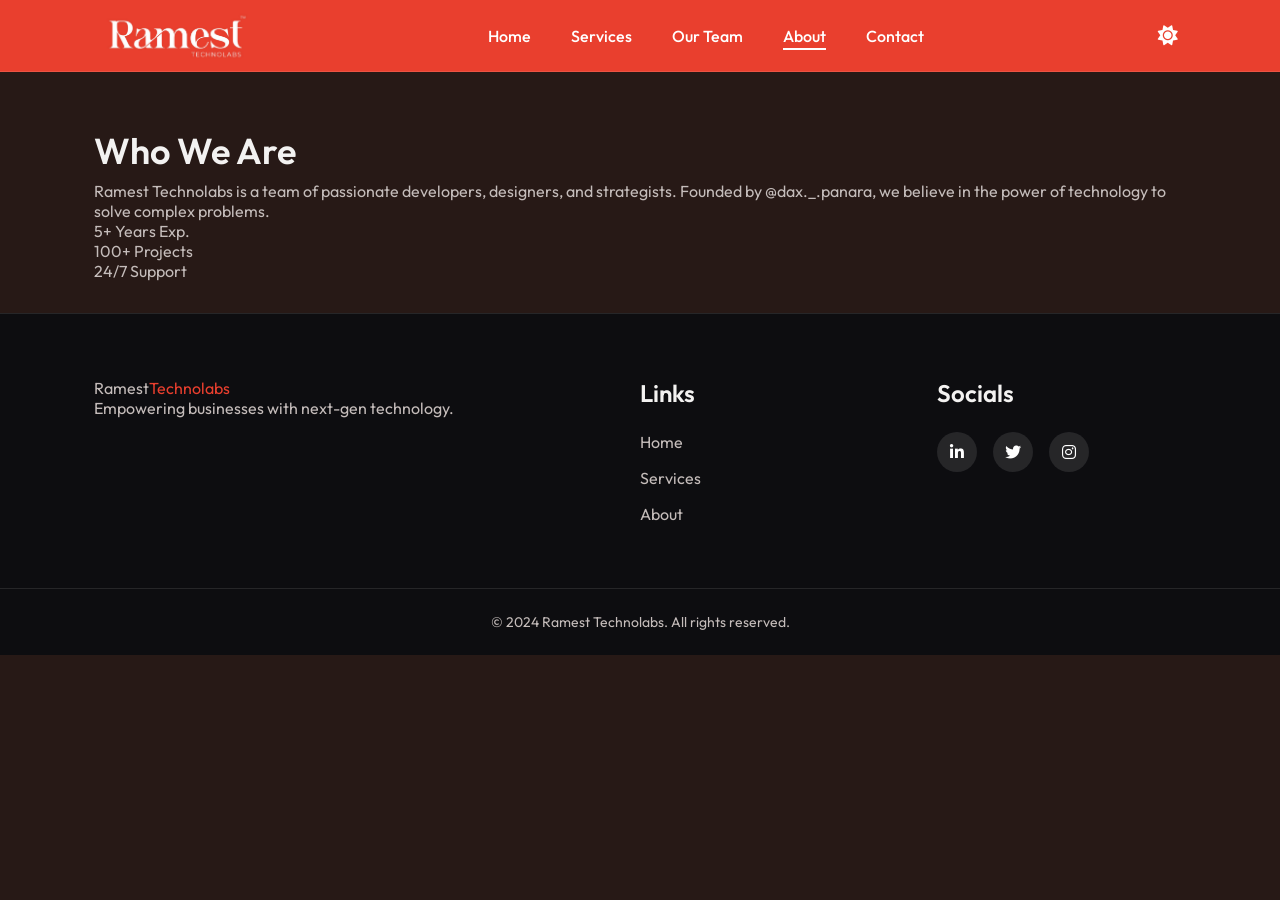
==== about.html @ 776fd915 "website" ====
<!DOCTYPE html>
<html lang="en" data-theme="dark">
<head>
    <meta charset="UTF-8">
    <meta name="viewport" content="width=device-width, initial-scale=1.0">
    <title>About Us | Ramest Technolabs</title>
    <meta name="description" content="Learn more about Ramest Technolabs and our mission.">
    
    <link rel="preconnect" href="https://fonts.googleapis.com">
    <link rel="preconnect" href="https://fonts.gstatic.com" crossorigin>
    <link href="https://fonts.googleapis.com/css2?family=Outfit:wght@300;400;500;600;700&display=swap" rel="stylesheet">
    <link rel="stylesheet" href="styles/style.css">
    <link rel="stylesheet" href="https://cdnjs.cloudflare.com/ajax/libs/font-awesome/6.4.0/css/all.min.css">
</head>
<body>

    <header class="header" id="header">
        <div class="container nav-container">
            <a href="index.html" class="logo">
                <img src="assets/logo_final.png" alt="Ramest Technolabs Logo" class="logo-img">
            </a>
            
            <nav class="nav-menu" id="nav-menu">
                <ul class="nav-list">
                    <li class="nav-item"><a href="index.html" class="nav-link">Home</a></li>
                    <li class="nav-item"><a href="services.html" class="nav-link">Services</a></li>
                    <li class="nav-item"><a href="team.html" class="nav-link">Our Team</a></li>
                    <li class="nav-item"><a href="about.html" class="nav-link active">About</a></li>
                    <li class="nav-item"><a href="contact.html" class="nav-link">Contact</a></li>
                </ul>
                <div class="nav-close" id="nav-close">
                   <i class="fa-solid fa-xmark"></i>
                </div>
            </nav>

            <div class="nav-btns">
                <button class="theme-toggle" id="theme-toggle" aria-label="Toggle Theme">
                   <i class="fa-solid fa-sun" id="theme-icon"></i>
                </button>
                <div class="nav-toggle" id="nav-toggle">
                    <i class="fa-solid fa-bars"></i>
                </div>
            </div>
        </div>
    </header>

    <main class="main">
        <!-- ABOUT SECTION -->
        <section class="about section" id="about" style="padding-top: 8rem;">
            <div class="container about-container">
                <div class="about-image">
                    <div class="img-box">
                         <!-- Abstract representation -->
                         <div class="abstract-shape"></div>
                    </div>
                </div>
                <div class="about-content">
                    <h2 class="section-title">Who We Are</h2>
                    <p class="about-text">
                        Ramest Technolabs is a team of passionate developers, designers, and strategists. Founded by @dax._.panara, we believe in the power of technology to solve complex problems.
                    </p>
                    <div class="about-stats">
                        <div class="stat-item">
                            <span class="stat-number">5+</span>
                            <span class="stat-Label">Years Exp.</span>
                        </div>
                        <div class="stat-item">
                            <span class="stat-number">100+</span>
                            <span class="stat-Label">Projects</span>
                        </div>
                        <div class="stat-item">
                            <span class="stat-number">24/7</span>
                            <span class="stat-Label">Support</span>
                        </div>
                    </div>
                </div>
            </div>
        </section>
    </main>

    <footer class="footer">
        <div class="container footer-container">
            <div class="footer-col">
                <a href="index.html" class="logo footer-logo">Ramest <span class="highlight">Technolabs</span></a>
                <p class="footer-text">Empowering businesses with next-gen technology.</p>
            </div>
            <div class="footer-col">
                <h3 class="footer-title">Links</h3>
                <ul class="footer-links">
                    <li><a href="index.html">Home</a></li>
                    <li><a href="services.html">Services</a></li>
                    <li><a href="about.html">About</a></li>
                </ul>
            </div>
            <div class="footer-col">
                <h3 class="footer-title">Socials</h3>
                <div class="social-links">
                    <a href="#"><i class="fa-brands fa-linkedin-in"></i></a>
                    <a href="#"><i class="fa-brands fa-twitter"></i></a>
                    <a href="#"><i class="fa-brands fa-instagram"></i></a>
                </div>
            </div>
        </div>
        <div class="footer-bottom">
            <p>&copy; 2024 Ramest Technolabs. All rights reserved.</p>
        </div>
    </footer>

    <script src="scripts/main.js"></script>
</body>
</html>
---- styles/style.css ----
/* ==================== VARIABLES ==================== */
:root {
    /* Colors - Light Mode (Default but overriden by script if dark preferred) */
    --hue: 9;
    /* Approx hue for #E93F2E */
    --sat: 83%;
    --lig: 55%;

    --first-color: #E93F2E;
    /* User defined brand color */
    --first-color-alt: #d03223;
    /* Slightly darker for hover */
    --first-color-light: #fdeceb;
    /* Very light version */
    --title-color: hsl(var(--hue), 8%, 15%);
    --text-color: hsl(var(--hue), 8%, 45%);
    --text-color-light: hsl(var(--hue), 8%, 65%);
    --body-color: hsl(var(--hue), 60%, 99%);
    --container-color: #fff;
    --border-color: rgba(0, 0, 0, 0.1);

    /* Glassmorphism */
    --glass-bg: rgba(255, 255, 255, 0.7);
    --glass-border: rgba(255, 255, 255, 0.5);

    /* Gradients */
    --gradient-text: linear-gradient(90deg, var(--first-color), #ff0080);

    /* Typography */
    --body-font: 'Outfit', sans-serif;
    --h1-font-size: 3.5rem;
    --h2-font-size: 2.25rem;
    --h3-font-size: 1.5rem;
    --normal-font-size: 1rem;
    --small-font-size: 0.875rem;

    /* Spacing */
    --header-height: 4.5rem;
}

/* ==================== DARK THEME ==================== */
[data-theme="dark"] {
    --first-color: #E93F2E;
    --first-color-alt: #E93F2E;
    --title-color: hsl(var(--hue), 8%, 95%);
    --text-color: hsl(var(--hue), 8%, 75%);
    --body-color: hsl(var(--hue), 28%, 12%);
    --container-color: hsl(var(--hue), 29%, 16%);
    --border-color: rgba(255, 255, 255, 0.1);

    --glass-bg: rgba(25, 25, 45, 0.6);
    --glass-border: rgba(255, 255, 255, 0.1);
}

/* ==================== BASE ==================== */
* {
    box-sizing: border-box;
    padding: 0;
    margin: 0;
}

html {
    scroll-behavior: smooth;
}

body {
    font-family: var(--body-font);
    font-size: var(--normal-font-size);
    background-color: var(--body-color);
    color: var(--text-color);
    transition: .4s;
    /* Smooth theme transition */
}

h1,
h2,
h3 {
    color: var(--title-color);
    font-weight: 600;
}

ul {
    list-style: none;
}

a {
    text-decoration: none;
    color: inherit;
}

button {
    cursor: pointer;
    border: none;
    background: none;
}

img {
    max-width: 100%;
    height: auto;
}

/* ==================== UTILITY CLASSESS ==================== */
.container {
    max-width: 1140px;
    margin-inline: auto;
    padding-inline: 1.5rem;
}

.section {
    padding-block: 5rem 2rem;
}

.section-header {
    text-align: center;
    margin-bottom: 4rem;
}

.section-title {
    font-size: var(--h2-font-size);
    margin-bottom: 0.5rem;
}

.section-subtitle {
    display: block;
    font-size: var(--small-font-size);
    color: var(--first-color);
    font-weight: 500;
    text-transform: uppercase;
    letter-spacing: 1px;
}

.highlight {
    color: var(--first-color);
}

.gradient-text {
    background: var(--gradient-text);
    -webkit-background-clip: text;
    background-clip: text;
    color: transparent;
}

/* ==================== HEADER ==================== */
.header {
    position: fixed;
    top: 0;
    left: 0;
    width: 100%;
    background-color: #E93F2E;
    /* User requested color */
    z-index: 100;
    height: var(--header-height);
    transition: .4s;
    border-bottom: 1px solid rgba(255, 255, 255, 0.1);
}

[data-theme="dark"] .header {
    background-color: #E93F2E;
    /* Keep same color in dark mode */
}

.nav-container {
    height: 100%;
    display: flex;
    justify-content: space-between;
    align-items: center;
}

.logo {
    display: flex;
    align-items: center;
}

.logo-img {
    height: 65px;
    width: auto;
    object-fit: contain;
    border-radius: 0;
}

.nav-btns {
    display: flex;
    align-items: center;
    gap: 1rem;
}

/* ==================== TEAM ==================== */
.team-grid {
    display: grid;
    grid-template-columns: repeat(3, 1fr);
    gap: 2rem;
}

.team-card {
    text-align: center;
    background-color: var(--container-color);
    padding: 2rem;
    border-radius: 1rem;
    border: 1px solid var(--border-color);
    transition: .3s;
}

[data-theme="dark"] .team-card {
    background-color: rgba(255, 255, 255, 0.03);
}

.team-card:hover {
    border-color: var(--first-color);
    transform: translateY(-5px);
}

.team-img-box {
    width: 120px;
    height: 120px;
    border-radius: 50%;
    margin: 0 auto 1.5rem;
    overflow: hidden;
    border: 3px solid var(--first-color-alt);
}

.team-img {
    width: 100%;
    height: 100%;
    object-fit: cover;
}

.team-name {
    font-size: var(--h3-font-size);
    margin-bottom: 0.5rem;
}

.team-role {
    display: block;
    color: var(--text-color);
    font-size: var(--small-font-size);
    font-weight: 500;
}

@media (max-width: 768px) {
    .team-grid {
        grid-template-columns: 1fr;
    }
}


.theme-toggle {
    font-size: 1.25rem;
    color: #fff;
    /* White icons on red header */
    display: flex;
    padding: 0.5rem;
    border-radius: 50%;
    transition: .3s;
}

.theme-toggle:hover {
    background-color: rgba(255, 255, 255, 0.2);
}

.nav-toggle {
    font-size: 1.25rem;
    color: #fff;
    /* White icons on red header */
    cursor: pointer;
    display: none;
}

.nav-list {
    display: flex;
    gap: 2.5rem;
}

.nav-link {
    /* Reverted from .f-link to .nav-link */
    font-weight: 500;
    color: #fff;
    /* White text on red header */
    transition: .3s;
    position: relative;
}

.nav-link::after {
    content: '';
    position: absolute;
    width: 0;
    height: 2px;
    bottom: -4px;
    left: 0;
    background-color: #fff;
    /* White underline */
    transition: .3s;
}

.nav-link:hover::after,
.nav-link.active::after {
    width: 100%;
}

.nav-close {
    display: none;
}

/* ==================== BUTTONS ==================== */
.button {
    display: inline-flex;
    align-items: center;
    column-gap: 0.5rem;
    padding: 1rem 1.75rem;
    border-radius: 0.5rem;
    font-weight: 600;
    transition: .3s;
}

.button-primary {
    background-color: var(--first-color);
    color: #fff;
    box-shadow: 0 4px 12px rgba(0, 0, 0, 0.1);
}

.button-primary:hover {
    background-color: var(--first-color-alt);
    transform: translateY(-2px);
    box-shadow: 0 6px 16px rgba(0, 0, 0, 0.15);
}

.button-secondary {
    background-color: transparent;
    color: var(--title-color);
    border: 1px solid var(--border-color);
}

.button-secondary:hover {
    border-color: var(--first-color);
    color: var(--first-color);
}

/* ==================== HERO ==================== */
.home-container {
    min-height: 100vh;
    /* Full viewport height */
    display: grid;
    grid-template-columns: 1fr 1fr;
    align-items: center;
    padding-top: var(--header-height);
    gap: 2rem;
}

.home-badge {
    display: inline-block;
    padding: 0.5rem 1rem;
    background-color: rgba(var(--hue), 60%, 55%, 0.1);
    color: var(--first-color);
    border-radius: 2rem;
    font-size: var(--small-font-size);
    font-weight: 500;
    margin-bottom: 1.5rem;
    border: 1px solid var(--first-color);
}

.home-title {
    line-height: 1.1;
    margin-bottom: 1.5rem;
}

.home-description {
    margin-bottom: 2.5rem;
    max-width: 500px;
}

.home-buttons {
    display: flex;
    gap: 1rem;
}

/* Hero Visual Animation Area */
.home-visual {
    position: relative;
    height: 400px;
    display: flex;
    justify-content: center;
    align-items: center;
}

.glowing-circle {
    position: absolute;
    width: 250px;
    height: 250px;
    background: linear-gradient(135deg, var(--first-color), #ff0080);
    border-radius: 50%;
    filter: blur(80px);
    opacity: 0.5;
    animation: pulse 5s infinite alternate;
}

@keyframes pulse {
    0% {
        transform: scale(1);
        opacity: 0.4;
    }

    100% {
        transform: scale(1.2);
        opacity: 0.6;
    }
}

.glass-card {
    position: absolute;
    background: var(--glass-bg);
    border: 1px solid var(--glass-border);
    backdrop-filter: blur(12px);
    padding: 1.5rem;
    border-radius: 1rem;
    display: flex;
    align-items: center;
    gap: 1rem;
    box-shadow: 0 8px 32px 0 rgba(0, 0, 0, 0.1);
    color: var(--title-color);
    font-weight: 600;
    transition: transform 0.3s ease;
}

.glass-card i {
    font-size: 1.5rem;
    color: var(--first-color);
}

.card-1 {
    top: 20%;
    right: 15%;
    transform: rotate(5deg);
    animation: float 6s ease-in-out infinite;
}

.card-2 {
    bottom: 20%;
    /* Adjusted position */
    left: 10%;
    transform: rotate(-5deg);
    animation: float 6s ease-in-out infinite 1s;
    /* delayed */
}

@keyframes float {

    0%,
    100% {
        transform: translateY(0) rotate(5deg);
    }

    50% {
        transform: translateY(-20px) rotate(5deg);
    }
}

/* ==================== SERVICES ==================== */
.services-grid {
    display: grid;
    grid-template-columns: repeat(3, 1fr);
    gap: 2rem;
}

.service-card {
    background-color: var(--container-color);
    padding: 2.5rem 2rem;
    border-radius: 1rem;
    box-shadow: 0 4px 16px rgba(0, 0, 0, 0.05);
    /* Subtle shadow in light mode */
    border: 1px solid var(--border-color);
    transition: .3s;
}

[data-theme="dark"] .service-card {
    box-shadow: none;
    background-color: rgba(255, 255, 255, 0.03);
}

.service-card:hover {
    transform: translateY(-10px);
    border-color: var(--first-color);
}

.service-icon {
    font-size: 2.5rem;
    color: var(--first-color);
    margin-bottom: 1.5rem;
}

.service-title {
    font-size: var(--h3-font-size);
    margin-bottom: 1rem;
}

.service-description {
    margin-bottom: 2rem;
    line-height: 1.6;
}

.service-link {
    color: var(--first-color);
    font-weight: 500;
    display: inline-flex;
    align-items: center;
    gap: 0.5rem;
    transition: .3s;
}

.service-link:hover {
    gap: 0.8rem;
}

/* ==================== CONTACT ==================== */
.contact-container {
    max-width: 600px;
    margin: 0 auto;
    background-color: var(--container-color);
    padding: 3rem;
    border-radius: 1rem;
    border: 1px solid var(--border-color);
}

[data-theme="dark"] .contact-container {
    background-color: rgba(255, 255, 255, 0.03);
}

.form-group {
    margin-bottom: 1.5rem;
}

.form-input {
    width: 100%;
    padding: 1rem;
    border-radius: 0.5rem;
    border: 1px solid var(--border-color);
    background-color: var(--body-color);
    color: var(--text-color);
    font-family: var(--body-font);
    font-size: var(--normal-font-size);
    outline: none;
    transition: .3s;
}

.form-input:focus {
    border-color: var(--first-color);
}

/* ==================== FOOTER ==================== */
.footer {
    background-color: var(--container-color);
    border-top: 1px solid var(--border-color);
    padding-top: 4rem;
}

[data-theme="dark"] .footer {
    background-color: #0d0d10;
    /* Slightly darker than body */
}

.footer-container {
    display: grid;
    grid-template-columns: 2fr 1fr 1fr;
    gap: 3rem;
    padding-bottom: 3rem;
}

.footer-title {
    font-size: var(--h3-font-size);
    margin-bottom: 1.5rem;
}

.footer-links li {
    margin-bottom: 1rem;
}

.footer-links a:hover {
    color: var(--first-color);
}

.social-links {
    display: flex;
    gap: 1rem;
}

.social-links a {
    width: 40px;
    height: 40px;
    border-radius: 50%;
    background-color: var(--first-color-light);
    color: var(--first-color);
    display: flex;
    justify-content: center;
    align-items: center;
    transition: .3s;
}

[data-theme="dark"] .social-links a {
    background-color: rgba(255, 255, 255, 0.1);
    color: #fff;
}

.social-links a:hover {
    background-color: var(--first-color);
    color: #fff;
}

.footer-bottom {
    border-top: 1px solid var(--border-color);
    padding: 1.5rem;
    text-align: center;
    font-size: var(--small-font-size);
}

/* ==================== MEDIA QUERIES (RESPONSIVE) ==================== */
@media (max-width: 900px) {
    .services-grid {
        grid-template-columns: 1fr 1fr;
    }
}

@media (max-width: 768px) {
    :root {
        --h1-font-size: 2.5rem;
        --h2-font-size: 1.75rem;
    }

    .nav-toggle {
        display: block;
    }

    .nav-menu {
        position: fixed;
        top: 0;
        right: -100%;
        /* Hidden by default */
        background-color: #E93F2E;
        width: 80%;
        height: 100%;
        padding: 4rem 2rem;
        transition: .4s;
        /* box-shadow: -2px 0 10px rgba(0, 0, 0, 0.1); */
        z-index: 1000;
    }

    [data-theme="dark"] .nav-menu {
        background-color: #E93F2E;
    }

    .nav-menu.show-menu {
        right: 0;
    }

    .nav-list {
        flex-direction: column;
        gap: 2rem;
    }

    .nav-close {
        display: block;
        position: absolute;
        top: 1.5rem;
        right: 1.5rem;
        font-size: 1.5rem;
        color: var(--title-color);
        cursor: pointer;
    }

    .home-container {
        grid-template-columns: 1fr;
        text-align: center;
        padding-top: 7rem;
    }

    .home-buttons {
        justify-content: center;
    }

    .home-visual {
        margin-top: 2rem;
        height: 300px;
    }

    .footer-container {
        grid-template-columns: 1fr;
    }
}

@media (max-width: 576px) {
    .services-grid {
        grid-template-columns: 1fr;
    }

    .contact-container {
        padding: 1.5rem;
    }
}
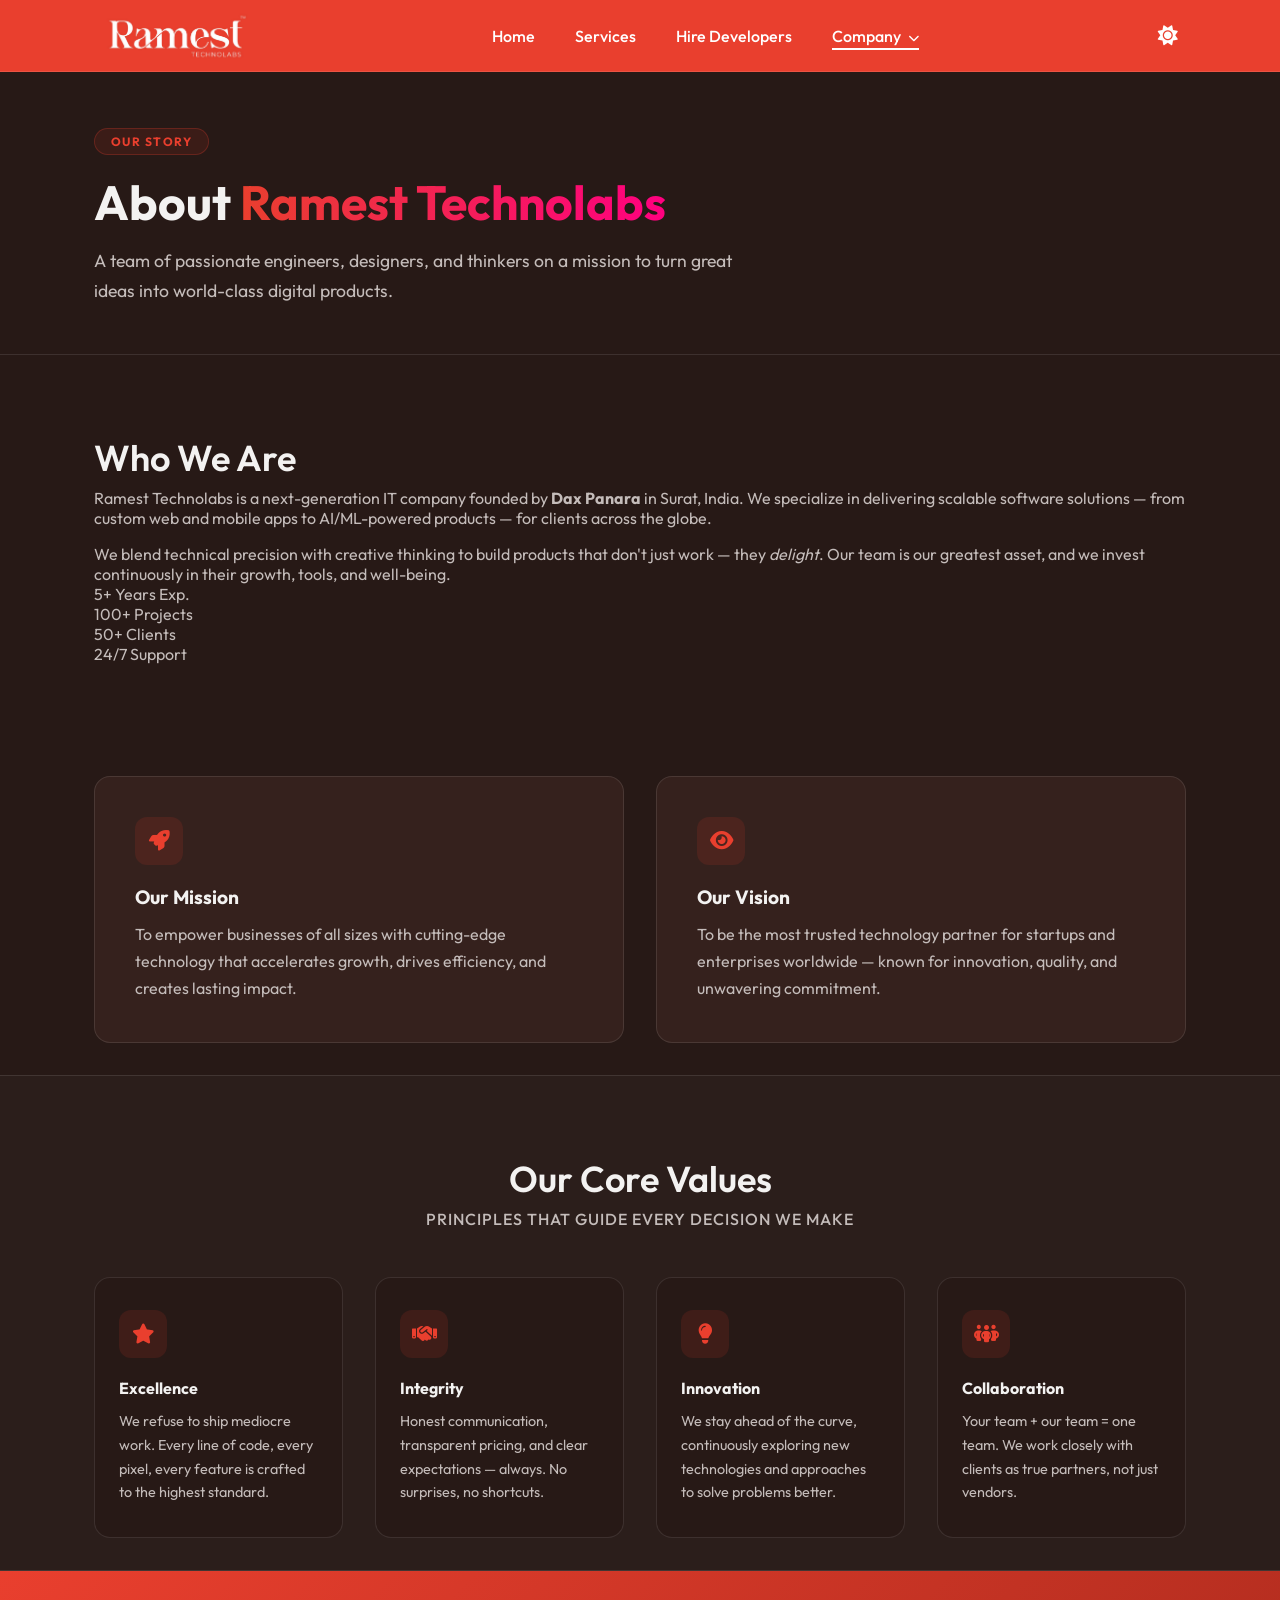
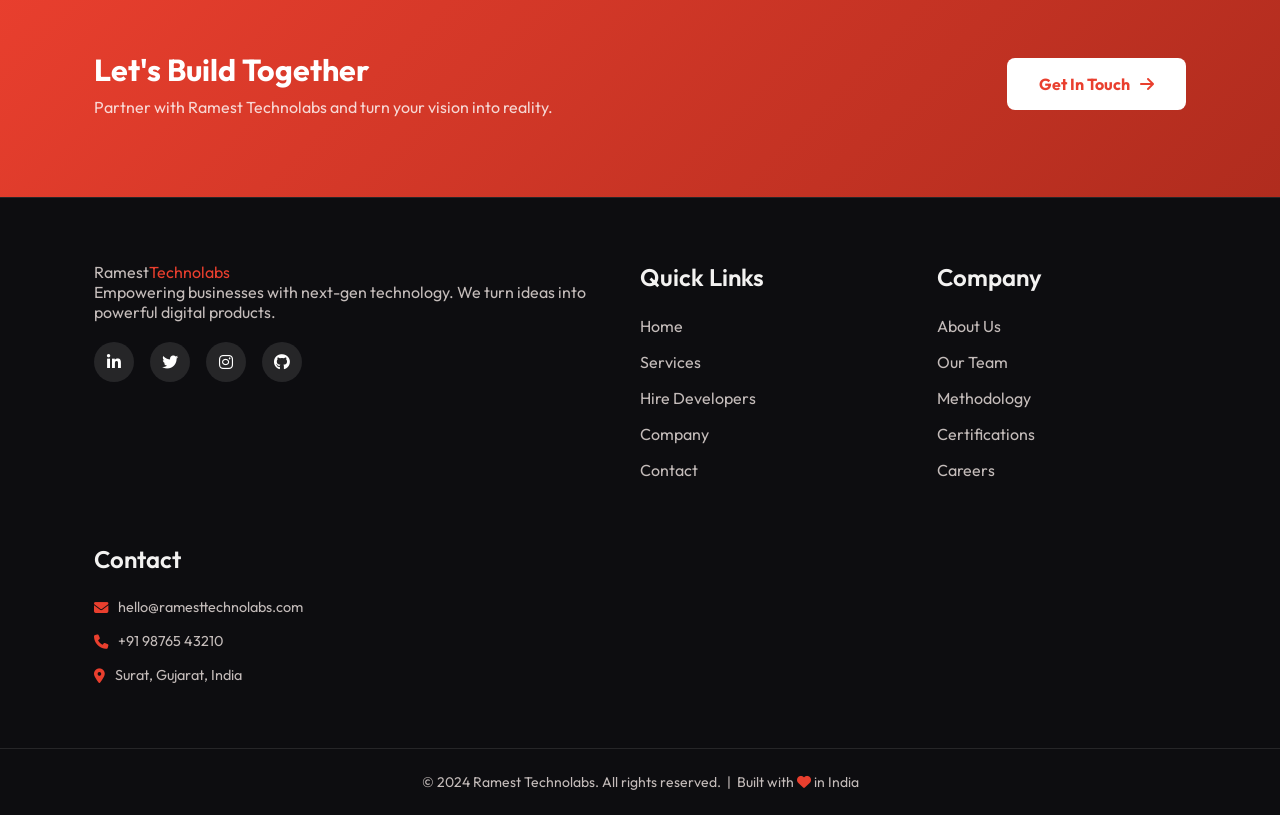
==== commit ed7ee31a: "new version" ====
--- a/about.html
+++ b/about.html
@@ -1,17 +1,19 @@
 <!DOCTYPE html>
 <html lang="en" data-theme="dark">
+
 <head>
     <meta charset="UTF-8">
     <meta name="viewport" content="width=device-width, initial-scale=1.0">
     <title>About Us | Ramest Technolabs</title>
     <meta name="description" content="Learn more about Ramest Technolabs and our mission.">
-    
+
     <link rel="preconnect" href="https://fonts.googleapis.com">
     <link rel="preconnect" href="https://fonts.gstatic.com" crossorigin>
     <link href="https://fonts.googleapis.com/css2?family=Outfit:wght@300;400;500;600;700&display=swap" rel="stylesheet">
     <link rel="stylesheet" href="styles/style.css">
     <link rel="stylesheet" href="https://cdnjs.cloudflare.com/ajax/libs/font-awesome/6.4.0/css/all.min.css">
 </head>
+
 <body>
 
     <header class="header" id="header">
@@ -19,23 +21,70 @@
             <a href="index.html" class="logo">
                 <img src="assets/logo_final.png" alt="Ramest Technolabs Logo" class="logo-img">
             </a>
-            
+
             <nav class="nav-menu" id="nav-menu">
                 <ul class="nav-list">
                     <li class="nav-item"><a href="index.html" class="nav-link">Home</a></li>
                     <li class="nav-item"><a href="services.html" class="nav-link">Services</a></li>
-                    <li class="nav-item"><a href="team.html" class="nav-link">Our Team</a></li>
-                    <li class="nav-item"><a href="about.html" class="nav-link active">About</a></li>
-                    <li class="nav-item"><a href="contact.html" class="nav-link">Contact</a></li>
+                    <li class="nav-item"><a href="hire-developers.html" class="nav-link">Hire Developers</a></li>
+                    <li class="nav-item has-dropdown">
+                        <a href="company.html" class="nav-link dropdown-toggle active">
+                            Company <i class="fa-solid fa-chevron-down nav-link-arrow"></i>
+                        </a>
+                        <div class="dropdown-panel">
+                            <p class="dropdown-header">Overview</p>
+                            <div class="dropdown-grid">
+                                <a href="about.html" class="dropdown-item">
+                                    <div class="dropdown-item-title">About Us</div>
+                                    <div class="dropdown-item-sub">Transforming challenges into opportunities with tech.
+                                    </div>
+                                </a>
+                                <a href="infrastructure.html" class="dropdown-item">
+                                    <div class="dropdown-item-title">Our Infrastructure</div>
+                                    <div class="dropdown-item-sub">Tech capabilities for scalable and reliable
+                                        solutions.</div>
+                                </a>
+                                <a href="team.html" class="dropdown-item">
+                                    <div class="dropdown-item-title">Our Team</div>
+                                    <div class="dropdown-item-sub">Dedicated experts transforming ideas into powerful
+                                        digital solutions.</div>
+                                </a>
+                                <a href="methodology.html" class="dropdown-item">
+                                    <div class="dropdown-item-title">Development Methodology</div>
+                                    <div class="dropdown-item-sub">Seamless development with a focus on quality and
+                                        speed.</div>
+                                </a>
+                                <a href="certifications.html" class="dropdown-item">
+                                    <div class="dropdown-item-title">Certifications</div>
+                                    <div class="dropdown-item-sub">Industry-recognized certifications backing our
+                                        quality.</div>
+                                </a>
+                                <a href="alliances.html" class="dropdown-item">
+                                    <div class="dropdown-item-title">Alliances</div>
+                                    <div class="dropdown-item-sub">Building strong alliances for superior tech
+                                        solutions.</div>
+                                </a>
+                                <a href="careers.html" class="dropdown-item">
+                                    <div class="dropdown-item-title">Career Overview</div>
+                                    <div class="dropdown-item-sub">Grow with us and build rewarding careers.</div>
+                                </a>
+                                <a href="contact.html" class="dropdown-item">
+                                    <div class="dropdown-item-title">Contact Us</div>
+                                    <div class="dropdown-item-sub">Connect with Ramest to bring your tech ideas to life.
+                                    </div>
+                                </a>
+                            </div>
+                        </div>
+                    </li>
                 </ul>
                 <div class="nav-close" id="nav-close">
-                   <i class="fa-solid fa-xmark"></i>
+                    <i class="fa-solid fa-xmark"></i>
                 </div>
             </nav>
 
             <div class="nav-btns">
                 <button class="theme-toggle" id="theme-toggle" aria-label="Toggle Theme">
-                   <i class="fa-solid fa-sun" id="theme-icon"></i>
+                    <i class="fa-solid fa-sun" id="theme-icon"></i>
                 </button>
                 <div class="nav-toggle" id="nav-toggle">
                     <i class="fa-solid fa-bars"></i>
@@ -45,19 +94,35 @@
     </header>
 
     <main class="main">
-        <!-- ABOUT SECTION -->
-        <section class="about section" id="about" style="padding-top: 8rem;">
+        <!-- PAGE HERO -->
+        <section class="page-hero section" style="padding-top:8rem; padding-bottom:3rem;">
+            <div class="container">
+                <div class="page-hero-badge">Our Story</div>
+                <h1 class="page-hero-title">About <span class="gradient-text">Ramest Technolabs</span></h1>
+                <p class="page-hero-desc">A team of passionate engineers, designers, and thinkers on a mission to turn
+                    great ideas into world-class digital products.</p>
+            </div>
+        </section>
+
+        <!-- WHO WE ARE -->
+        <section class="section">
             <div class="container about-container">
                 <div class="about-image">
                     <div class="img-box">
-                         <!-- Abstract representation -->
-                         <div class="abstract-shape"></div>
+                        <div class="abstract-shape"></div>
                     </div>
                 </div>
                 <div class="about-content">
                     <h2 class="section-title">Who We Are</h2>
                     <p class="about-text">
-                        Ramest Technolabs is a team of passionate developers, designers, and strategists. Founded by @dax._.panara, we believe in the power of technology to solve complex problems.
+                        Ramest Technolabs is a next-generation IT company founded by <strong>Dax Panara</strong> in
+                        Surat, India. We specialize in delivering scalable software solutions — from custom web and
+                        mobile apps to AI/ML-powered products — for clients across the globe.
+                    </p>
+                    <p class="about-text" style="margin-top:1rem;">
+                        We blend technical precision with creative thinking to build products that don't just work —
+                        they <em>delight</em>. Our team is our greatest asset, and we invest continuously in their
+                        growth, tools, and well-being.
                     </p>
                     <div class="about-stats">
                         <div class="stat-item">
@@ -69,6 +134,10 @@
                             <span class="stat-Label">Projects</span>
                         </div>
                         <div class="stat-item">
+                            <span class="stat-number">50+</span>
+                            <span class="stat-Label">Clients</span>
+                        </div>
+                        <div class="stat-item">
                             <span class="stat-number">24/7</span>
                             <span class="stat-Label">Support</span>
                         </div>
@@ -76,36 +145,125 @@
                 </div>
             </div>
         </section>
+
+        <!-- MISSION & VISION -->
+        <section class="section">
+            <div class="container">
+                <div class="mv-grid">
+                    <div class="mv-card">
+                        <div class="mv-icon"><i class="fa-solid fa-rocket"></i></div>
+                        <h3 class="mv-title">Our Mission</h3>
+                        <p class="mv-text">To empower businesses of all sizes with cutting-edge technology that
+                            accelerates growth, drives efficiency, and creates lasting impact.</p>
+                    </div>
+                    <div class="mv-card">
+                        <div class="mv-icon"><i class="fa-solid fa-eye"></i></div>
+                        <h3 class="mv-title">Our Vision</h3>
+                        <p class="mv-text">To be the most trusted technology partner for startups and enterprises
+                            worldwide — known for innovation, quality, and unwavering commitment.</p>
+                    </div>
+                </div>
+            </div>
+        </section>
+
+        <!-- CORE VALUES -->
+        <section class="section why-section">
+            <div class="container">
+                <div class="section-header">
+                    <h2 class="section-title">Our Core Values</h2>
+                    <p class="section-subtitle">Principles that guide every decision we make</p>
+                </div>
+                <div class="why-grid">
+                    <div class="why-card">
+                        <div class="why-icon"><i class="fa-solid fa-star"></i></div>
+                        <h3 class="why-title">Excellence</h3>
+                        <p class="why-desc">We refuse to ship mediocre work. Every line of code, every pixel, every
+                            feature is crafted to the highest standard.</p>
+                    </div>
+                    <div class="why-card">
+                        <div class="why-icon"><i class="fa-solid fa-handshake"></i></div>
+                        <h3 class="why-title">Integrity</h3>
+                        <p class="why-desc">Honest communication, transparent pricing, and clear expectations — always.
+                            No surprises, no shortcuts.</p>
+                    </div>
+                    <div class="why-card">
+                        <div class="why-icon"><i class="fa-solid fa-lightbulb"></i></div>
+                        <h3 class="why-title">Innovation</h3>
+                        <p class="why-desc">We stay ahead of the curve, continuously exploring new technologies and
+                            approaches to solve problems better.</p>
+                    </div>
+                    <div class="why-card">
+                        <div class="why-icon"><i class="fa-solid fa-people-group"></i></div>
+                        <h3 class="why-title">Collaboration</h3>
+                        <p class="why-desc">Your team + our team = one team. We work closely with clients as true
+                            partners, not just vendors.</p>
+                    </div>
+                </div>
+            </div>
+        </section>
+
+        <!-- CTA -->
+        <section class="cta-section">
+            <div class="container cta-container">
+                <div class="cta-content">
+                    <h2 class="cta-title">Let's Build Together</h2>
+                    <p class="cta-desc">Partner with Ramest Technolabs and turn your vision into reality.</p>
+                </div>
+                <a href="contact.html" class="button button-cta">Get In Touch <i
+                        class="fa-solid fa-arrow-right"></i></a>
+            </div>
+        </section>
     </main>
 
     <footer class="footer">
-        <div class="container footer-container">
+        <div class="container footer-container footer-container-4">
             <div class="footer-col">
                 <a href="index.html" class="logo footer-logo">Ramest <span class="highlight">Technolabs</span></a>
-                <p class="footer-text">Empowering businesses with next-gen technology.</p>
-            </div>
-            <div class="footer-col">
-                <h3 class="footer-title">Links</h3>
+                <p class="footer-text">Empowering businesses with next-gen technology. We turn ideas into powerful
+                    digital products.</p>
+                <div class="social-links" style="margin-top:1.25rem;">
+                    <a href="#" aria-label="LinkedIn"><i class="fa-brands fa-linkedin-in"></i></a>
+                    <a href="#" aria-label="Twitter"><i class="fa-brands fa-twitter"></i></a>
+                    <a href="#" aria-label="Instagram"><i class="fa-brands fa-instagram"></i></a>
+                    <a href="#" aria-label="GitHub"><i class="fa-brands fa-github"></i></a>
+                </div>
+            </div>
+            <div class="footer-col">
+                <h3 class="footer-title">Quick Links</h3>
                 <ul class="footer-links">
                     <li><a href="index.html">Home</a></li>
                     <li><a href="services.html">Services</a></li>
-                    <li><a href="about.html">About</a></li>
-                </ul>
-            </div>
-            <div class="footer-col">
-                <h3 class="footer-title">Socials</h3>
-                <div class="social-links">
-                    <a href="#"><i class="fa-brands fa-linkedin-in"></i></a>
-                    <a href="#"><i class="fa-brands fa-twitter"></i></a>
-                    <a href="#"><i class="fa-brands fa-instagram"></i></a>
-                </div>
+                    <li><a href="hire-developers.html">Hire Developers</a></li>
+                    <li><a href="company.html">Company</a></li>
+                    <li><a href="contact.html">Contact</a></li>
+                </ul>
+            </div>
+            <div class="footer-col">
+                <h3 class="footer-title">Company</h3>
+                <ul class="footer-links">
+                    <li><a href="about.html">About Us</a></li>
+                    <li><a href="team.html">Our Team</a></li>
+                    <li><a href="methodology.html">Methodology</a></li>
+                    <li><a href="certifications.html">Certifications</a></li>
+                    <li><a href="careers.html">Careers</a></li>
+                </ul>
+            </div>
+            <div class="footer-col">
+                <h3 class="footer-title">Contact</h3>
+                <ul class="footer-links footer-contact">
+                    <li><i class="fa-solid fa-envelope"></i> hello@ramesttechnolabs.com</li>
+                    <li><i class="fa-solid fa-phone"></i> +91 98765 43210</li>
+                    <li><i class="fa-solid fa-location-dot"></i> Surat, Gujarat, India</li>
+                </ul>
             </div>
         </div>
         <div class="footer-bottom">
-            <p>&copy; 2024 Ramest Technolabs. All rights reserved.</p>
+            <p>&copy; 2024 Ramest Technolabs. All rights reserved. &nbsp;|&nbsp; Built with <i class="fa-solid fa-heart"
+                    style="color:var(--first-color);"></i> in India</p>
         </div>
     </footer>
 
     <script src="scripts/main.js"></script>
 </body>
-</html>
+
+</html>
--- a/styles/style.css
+++ b/styles/style.css
@@ -300,6 +300,171 @@
     display: none;
 }
 
+/* ==================== DROPDOWN ==================== */
+.has-dropdown {
+    position: relative;
+}
+
+.nav-link-arrow {
+    font-size: 0.7rem;
+    margin-left: 4px;
+    transition: transform 0.3s;
+    display: inline-block;
+}
+
+.has-dropdown.open .nav-link-arrow {
+    transform: rotate(180deg);
+}
+
+.dropdown-panel {
+    display: none;
+    position: absolute;
+    top: calc(100% + 12px);
+    left: 50%;
+    transform: translateX(-50%);
+    background-color: var(--container-color);
+    border: 1px solid var(--border-color);
+    border-radius: 1rem;
+    padding: 1.75rem 2rem;
+    min-width: 560px;
+    box-shadow: 0 12px 40px rgba(0, 0, 0, 0.18);
+    z-index: 200;
+}
+
+[data-theme="dark"] .dropdown-panel {
+    background-color: hsl(var(--hue), 29%, 14%);
+    box-shadow: 0 12px 40px rgba(0, 0, 0, 0.45);
+}
+
+.dropdown-panel::before {
+    content: '';
+    position: absolute;
+    top: -7px;
+    left: 50%;
+    transform: translateX(-50%) rotate(45deg);
+    width: 13px;
+    height: 13px;
+    background-color: var(--container-color);
+    border-left: 1px solid var(--border-color);
+    border-top: 1px solid var(--border-color);
+}
+
+[data-theme="dark"] .dropdown-panel::before {
+    background-color: hsl(var(--hue), 29%, 14%);
+}
+
+.dropdown-header {
+    font-size: var(--small-font-size);
+    font-weight: 600;
+    text-transform: uppercase;
+    letter-spacing: 1.5px;
+    color: var(--first-color);
+    margin-bottom: 1.25rem;
+    padding-bottom: 0.75rem;
+    border-bottom: 1px solid var(--border-color);
+}
+
+.dropdown-grid {
+    display: grid;
+    grid-template-columns: 1fr 1fr;
+    gap: 0.25rem 2rem;
+}
+
+.dropdown-item {
+    display: block;
+    padding: 0.85rem 0.5rem;
+    border-radius: 0.5rem;
+    border-bottom: 1px solid var(--border-color);
+    transition: background 0.2s, padding-left 0.2s;
+    cursor: pointer;
+}
+
+.dropdown-item:last-child,
+.dropdown-item:nth-last-child(2):nth-child(odd) {
+    border-bottom: none;
+}
+
+.dropdown-item:hover {
+    background-color: rgba(233, 63, 46, 0.06);
+    padding-left: 1rem;
+}
+
+.dropdown-item-title {
+    font-weight: 600;
+    font-size: 0.9rem;
+    color: var(--title-color);
+    margin-bottom: 0.2rem;
+    transition: color 0.2s;
+}
+
+.dropdown-item:hover .dropdown-item-title {
+    color: var(--first-color);
+}
+
+.dropdown-item-sub {
+    font-size: 0.78rem;
+    color: var(--text-color);
+    line-height: 1.4;
+}
+
+/* Show dropdown on hover for desktop */
+@media (min-width: 769px) {
+    .has-dropdown:hover .dropdown-panel {
+        display: block;
+    }
+}
+
+/* Mobile dropdown styles */
+@media (max-width: 768px) {
+    .dropdown-panel {
+        position: static;
+        transform: none;
+        min-width: unset;
+        width: 100%;
+        box-shadow: none;
+        border: none;
+        border-radius: 0.5rem;
+        padding: 0.5rem 0 0.5rem 1rem;
+        background-color: rgba(255, 255, 255, 0.08);
+        margin-top: 0.5rem;
+    }
+
+    [data-theme="dark"] .dropdown-panel {
+        background-color: rgba(255, 255, 255, 0.08);
+    }
+
+    .dropdown-panel::before {
+        display: none;
+    }
+
+    .dropdown-header {
+        display: none;
+    }
+
+    .dropdown-grid {
+        grid-template-columns: 1fr;
+        gap: 0;
+    }
+
+    .dropdown-item {
+        border-bottom: none;
+        padding: 0.6rem 0.5rem;
+    }
+
+    .dropdown-item-title {
+        color: #fff;
+        font-size: 0.85rem;
+    }
+
+    .dropdown-item-sub {
+        display: none;
+    }
+
+    .has-dropdown.open .dropdown-panel {
+        display: block;
+    }
+}
+
 /* ==================== BUTTONS ==================== */
 .button {
     display: inline-flex;
@@ -508,6 +673,300 @@
 .service-link:hover {
     gap: 0.8rem;
 }
+
+/* ==================== SERVICE TAGS ==================== */
+.service-tags {
+    display: flex;
+    flex-wrap: wrap;
+    gap: 0.5rem;
+    margin-top: 1.25rem;
+}
+
+.service-tags span {
+    font-size: 0.72rem;
+    font-weight: 600;
+    padding: 0.25rem 0.75rem;
+    border-radius: 100px;
+    background-color: rgba(233, 63, 46, 0.12);
+    color: var(--first-color);
+    border: 1px solid rgba(233, 63, 46, 0.25);
+    text-transform: uppercase;
+    letter-spacing: 0.04em;
+}
+
+/* ==================== SERVICES 2-COL ==================== */
+.services-grid-2 {
+    grid-template-columns: repeat(2, 1fr);
+}
+
+/* ==================== STATS BAR ==================== */
+.stats-section {
+    background-color: var(--container-color);
+    border-top: 1px solid var(--border-color);
+    border-bottom: 1px solid var(--border-color);
+    padding: 2.5rem 0;
+}
+
+[data-theme="dark"] .stats-section {
+    background-color: rgba(255, 255, 255, 0.03);
+}
+
+.stats-container {
+    display: flex;
+    justify-content: center;
+    align-items: center;
+    gap: 0;
+    flex-wrap: wrap;
+}
+
+.stat-bar-item {
+    display: flex;
+    flex-direction: column;
+    align-items: center;
+    gap: 0.25rem;
+    padding: 1rem 3rem;
+}
+
+.stat-bar-number {
+    font-size: 2rem;
+    font-weight: 700;
+    color: var(--first-color);
+}
+
+.stat-bar-label {
+    font-size: 0.85rem;
+    color: var(--text-color);
+    white-space: nowrap;
+}
+
+.stat-bar-divider {
+    width: 1px;
+    height: 3rem;
+    background-color: var(--border-color);
+}
+
+/* ==================== PAGE HERO ==================== */
+.page-hero {
+    border-bottom: 1px solid var(--border-color);
+}
+
+.page-hero-badge {
+    display: inline-block;
+    font-size: 0.75rem;
+    font-weight: 700;
+    text-transform: uppercase;
+    letter-spacing: 0.12em;
+    color: var(--first-color);
+    background-color: rgba(233, 63, 46, 0.1);
+    border: 1px solid rgba(233, 63, 46, 0.25);
+    padding: 0.3rem 1rem;
+    border-radius: 100px;
+    margin-bottom: 1.25rem;
+}
+
+.page-hero-title {
+    font-size: 3rem;
+    font-weight: 700;
+    line-height: 1.15;
+    margin-bottom: 1rem;
+    color: var(--title-color);
+}
+
+.page-hero-desc {
+    font-size: 1.1rem;
+    max-width: 640px;
+    color: var(--text-color);
+    line-height: 1.7;
+}
+
+/* ==================== WHY / VALUES GRID ==================== */
+.why-section {
+    background-color: var(--container-color);
+    border-top: 1px solid var(--border-color);
+    border-bottom: 1px solid var(--border-color);
+}
+
+[data-theme="dark"] .why-section {
+    background-color: rgba(255, 255, 255, 0.02);
+}
+
+.why-grid {
+    display: grid;
+    grid-template-columns: repeat(4, 1fr);
+    gap: 2rem;
+    margin-top: 3rem;
+}
+
+.why-card {
+    padding: 2rem 1.5rem;
+    border-radius: 1rem;
+    border: 1px solid var(--border-color);
+    background-color: var(--body-color);
+    transition: transform 0.3s, box-shadow 0.3s;
+}
+
+.why-card:hover {
+    transform: translateY(-4px);
+    box-shadow: 0 12px 32px rgba(0, 0, 0, 0.12);
+}
+
+.why-icon {
+    width: 3rem;
+    height: 3rem;
+    display: flex;
+    align-items: center;
+    justify-content: center;
+    border-radius: 0.75rem;
+    background-color: rgba(233, 63, 46, 0.12);
+    color: var(--first-color);
+    font-size: 1.25rem;
+    margin-bottom: 1.25rem;
+}
+
+.why-step {
+    font-size: 1.1rem;
+    font-weight: 800;
+}
+
+.why-title {
+    font-size: 1rem;
+    font-weight: 700;
+    margin-bottom: 0.75rem;
+    color: var(--title-color);
+}
+
+.why-desc {
+    font-size: 0.9rem;
+    line-height: 1.65;
+    color: var(--text-color);
+}
+
+/* ==================== CTA BANNER ==================== */
+.cta-section {
+    background: linear-gradient(135deg, #E93F2E 0%, #B02C1E 100%);
+    padding: 5rem 0;
+}
+
+.cta-container {
+    display: flex;
+    align-items: center;
+    justify-content: space-between;
+    gap: 2rem;
+    flex-wrap: wrap;
+}
+
+.cta-title {
+    font-size: 1.9rem;
+    font-weight: 700;
+    color: #fff;
+    margin-bottom: 0.5rem;
+}
+
+.cta-desc {
+    color: rgba(255, 255, 255, 0.8);
+    font-size: 1rem;
+}
+
+.button-cta {
+    background-color: #fff;
+    color: #E93F2E;
+    padding: 1rem 2rem;
+    border-radius: 0.5rem;
+    font-weight: 700;
+    display: inline-flex;
+    align-items: center;
+    gap: 0.6rem;
+    white-space: nowrap;
+    transition: transform 0.3s, box-shadow 0.3s;
+}
+
+.button-cta:hover {
+    transform: translateY(-2px);
+    box-shadow: 0 8px 24px rgba(0, 0, 0, 0.2);
+}
+
+/* ==================== MISSION / VISION ==================== */
+.mv-grid {
+    display: grid;
+    grid-template-columns: repeat(2, 1fr);
+    gap: 2rem;
+}
+
+.mv-card {
+    padding: 2.5rem;
+    border-radius: 1rem;
+    border: 1px solid var(--border-color);
+    background-color: var(--container-color);
+    transition: transform 0.3s;
+}
+
+.mv-card:hover {
+    transform: translateY(-4px);
+}
+
+.mv-icon {
+    width: 3rem;
+    height: 3rem;
+    display: flex;
+    align-items: center;
+    justify-content: center;
+    border-radius: 0.75rem;
+    background-color: rgba(233, 63, 46, 0.12);
+    color: var(--first-color);
+    font-size: 1.3rem;
+    margin-bottom: 1.25rem;
+}
+
+.mv-title {
+    font-size: 1.2rem;
+    font-weight: 700;
+    margin-bottom: 0.75rem;
+    color: var(--title-color);
+}
+
+.mv-text {
+    line-height: 1.7;
+    color: var(--text-color);
+}
+
+/* ==================== SECTION HEADER ==================== */
+.section-header {
+    text-align: center;
+    margin-bottom: 1rem;
+}
+
+.section-subtitle {
+    color: var(--text-color);
+    margin-top: 0.5rem;
+    font-size: 1rem;
+}
+
+/* ==================== 4-COL FOOTER ==================== */
+.footer-container-4 {
+    grid-template-columns: 2fr 1fr 1fr 1.5fr;
+}
+
+.footer-contact li {
+    display: flex;
+    align-items: flex-start;
+    gap: 0.6rem;
+    margin-bottom: 0.6rem;
+    font-size: 0.9rem;
+}
+
+.footer-contact i {
+    color: var(--first-color);
+    margin-top: 0.18rem;
+    flex-shrink: 0;
+}
+
+/* ==================== HERO GLASS CARD 3 ==================== */
+.card-3 {
+    bottom: 10%;
+    left: 10%;
+    animation-delay: 2s;
+}
+
 
 /* ==================== CONTACT ==================== */
 .contact-container {
@@ -679,17 +1138,69 @@
         height: 300px;
     }
 
-    .footer-container {
+    .footer-container,
+    .footer-container-4 {
         grid-template-columns: 1fr;
     }
+
+    .why-grid {
+        grid-template-columns: repeat(2, 1fr);
+    }
+
+    .services-grid-2 {
+        grid-template-columns: 1fr;
+    }
+
+    .mv-grid {
+        grid-template-columns: 1fr;
+    }
+
+    .cta-container {
+        flex-direction: column;
+        text-align: center;
+    }
+
+    .stat-bar-item {
+        padding: 0.75rem 1.5rem;
+    }
+
+    .stat-bar-divider {
+        display: none;
+    }
+
+    .stats-container {
+        gap: 0.5rem;
+    }
+
+    .page-hero-title {
+        font-size: 2rem;
+    }
+
+    .footer-container-4 {
+        grid-template-columns: 1fr 1fr;
+    }
 }
 
 @media (max-width: 576px) {
-    .services-grid {
+
+    .services-grid,
+    .services-grid-2 {
         grid-template-columns: 1fr;
     }
 
     .contact-container {
         padding: 1.5rem;
     }
+
+    .why-grid {
+        grid-template-columns: 1fr;
+    }
+
+    .footer-container-4 {
+        grid-template-columns: 1fr;
+    }
+
+    .page-hero-title {
+        font-size: 1.7rem;
+    }
 }
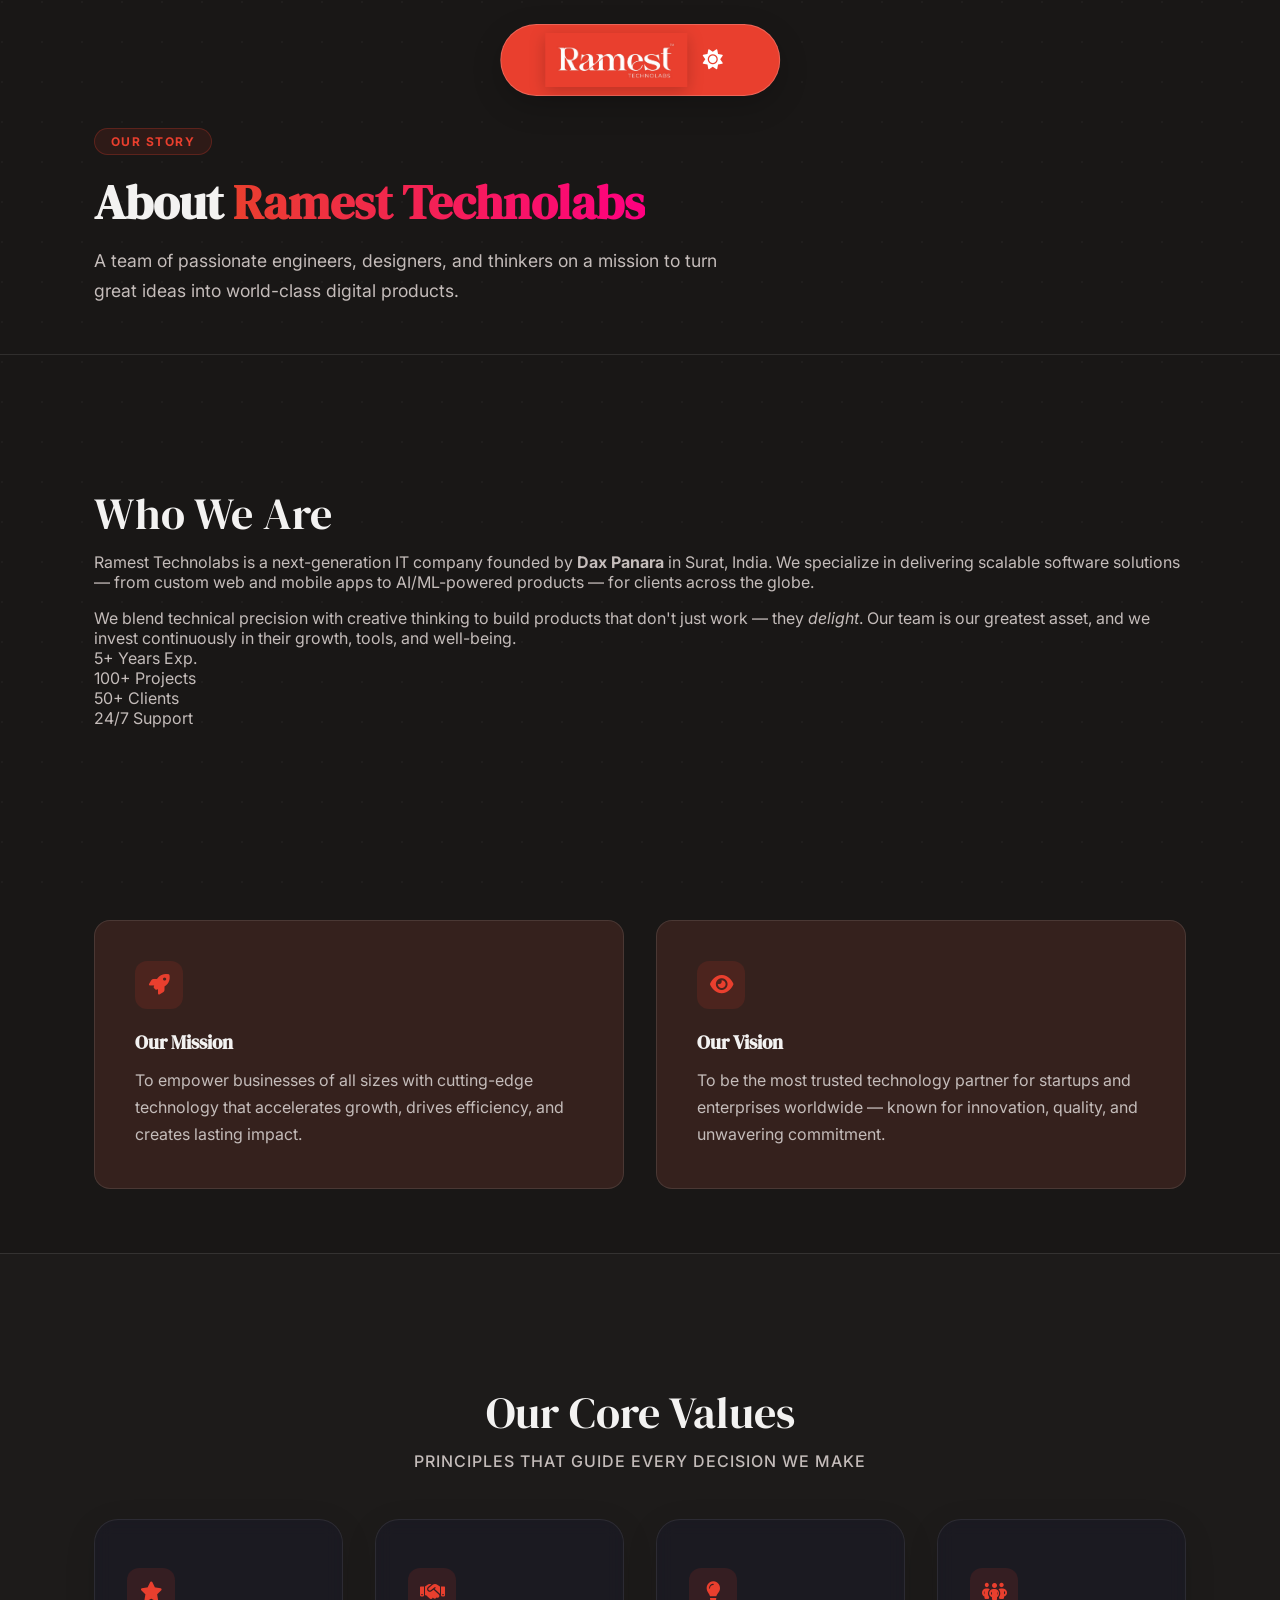
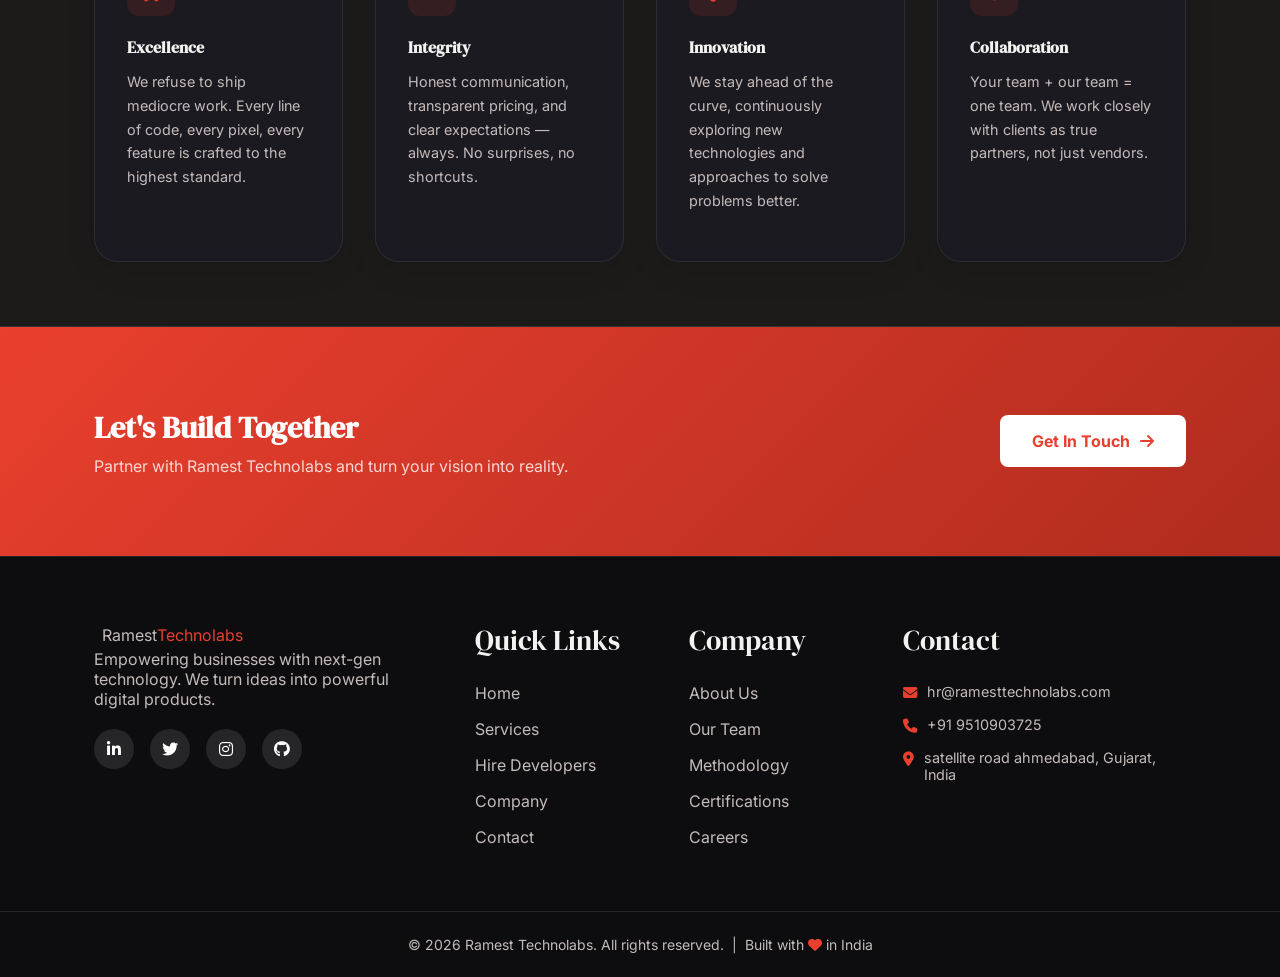
==== commit 78716d69: "change website" ====
--- a/about.html
+++ b/about.html
@@ -7,14 +7,17 @@
     <title>About Us | Ramest Technolabs</title>
     <meta name="description" content="Learn more about Ramest Technolabs and our mission.">
 
-    <link rel="preconnect" href="https://fonts.googleapis.com">
+                    <link rel="preconnect" href="https://fonts.googleapis.com">
     <link rel="preconnect" href="https://fonts.gstatic.com" crossorigin>
-    <link href="https://fonts.googleapis.com/css2?family=Outfit:wght@300;400;500;600;700&display=swap" rel="stylesheet">
+    <link
+        href="https://fonts.googleapis.com/css2?family=DM+Serif+Display&family=Inter:wght@300;400;500;600;700&family=Outfit:wght@300;400;500;600;700&display=swap"
+        rel="stylesheet">
     <link rel="stylesheet" href="styles/style.css">
     <link rel="stylesheet" href="https://cdnjs.cloudflare.com/ajax/libs/font-awesome/6.4.0/css/all.min.css">
 </head>
 
 <body>
+    <div class="bg-grid"></div>
 
     <header class="header" id="header">
         <div class="container nav-container">
@@ -24,53 +27,63 @@
 
             <nav class="nav-menu" id="nav-menu">
                 <ul class="nav-list">
-                    <li class="nav-item"><a href="index.html" class="nav-link">Home</a></li>
-                    <li class="nav-item"><a href="services.html" class="nav-link">Services</a></li>
-                    <li class="nav-item"><a href="hire-developers.html" class="nav-link">Hire Developers</a></li>
+                    <li class="nav-item"><a href="index.html" class="nav-link ">Home</a></li>
+                    <li class="nav-item"><a href="services.html" class="nav-link ">Services</a></li>
+                    <li class="nav-item"><a href="hire-developers.html" class="nav-link ">Hire Developers</a></li>
                     <li class="nav-item has-dropdown">
-                        <a href="company.html" class="nav-link dropdown-toggle active">
+                        <a href="company.html" class="nav-link active dropdown-toggle">
                             Company <i class="fa-solid fa-chevron-down nav-link-arrow"></i>
                         </a>
                         <div class="dropdown-panel">
                             <p class="dropdown-header">Overview</p>
                             <div class="dropdown-grid">
                                 <a href="about.html" class="dropdown-item">
-                                    <div class="dropdown-item-title">About Us</div>
-                                    <div class="dropdown-item-sub">Transforming challenges into opportunities with tech.
+                                    <i class="fa-solid fa-building-columns dropdown-item-icon"></i>
+                                    <div class="dropdown-item-content">
+                                        <div class="dropdown-item-title">About Us</div>
+                                        <div class="dropdown-item-sub">Transforming challenges into opportunities with tech.</div>
                                     </div>
                                 </a>
                                 <a href="infrastructure.html" class="dropdown-item">
-                                    <div class="dropdown-item-title">Our Infrastructure</div>
-                                    <div class="dropdown-item-sub">Tech capabilities for scalable and reliable
-                                        solutions.</div>
+                                    <i class="fa-solid fa-server dropdown-item-icon"></i>
+                                    <div class="dropdown-item-content">
+                                        <div class="dropdown-item-title">Our Infrastructure</div>
+                                        <div class="dropdown-item-sub">Tech capabilities for scalable and reliable solutions.</div>
+                                    </div>
                                 </a>
                                 <a href="team.html" class="dropdown-item">
-                                    <div class="dropdown-item-title">Our Team</div>
-                                    <div class="dropdown-item-sub">Dedicated experts transforming ideas into powerful
-                                        digital solutions.</div>
+                                    <i class="fa-solid fa-people-group dropdown-item-icon"></i>
+                                    <div class="dropdown-item-content">
+                                        <div class="dropdown-item-title">Our Team</div>
+                                        <div class="dropdown-item-sub">Dedicated experts transforming ideas into powerful digital solutions.</div>
+                                    </div>
                                 </a>
                                 <a href="methodology.html" class="dropdown-item">
-                                    <div class="dropdown-item-title">Development Methodology</div>
-                                    <div class="dropdown-item-sub">Seamless development with a focus on quality and
-                                        speed.</div>
+                                    <i class="fa-solid fa-diagram-project dropdown-item-icon"></i>
+                                    <div class="dropdown-item-content">
+                                        <div class="dropdown-item-title">Development Methodology</div>
+                                        <div class="dropdown-item-sub">Seamless development with a focus on quality and speed.</div>
+                                    </div>
                                 </a>
                                 <a href="certifications.html" class="dropdown-item">
-                                    <div class="dropdown-item-title">Certifications</div>
-                                    <div class="dropdown-item-sub">Industry-recognized certifications backing our
-                                        quality.</div>
-                                </a>
-                                <a href="alliances.html" class="dropdown-item">
-                                    <div class="dropdown-item-title">Alliances</div>
-                                    <div class="dropdown-item-sub">Building strong alliances for superior tech
-                                        solutions.</div>
+                                    <i class="fa-solid fa-award dropdown-item-icon"></i>
+                                    <div class="dropdown-item-content">
+                                        <div class="dropdown-item-title">Certifications</div>
+                                        <div class="dropdown-item-sub">Industry-recognized certifications backing our quality.</div>
+                                    </div>
                                 </a>
                                 <a href="careers.html" class="dropdown-item">
-                                    <div class="dropdown-item-title">Career Overview</div>
-                                    <div class="dropdown-item-sub">Grow with us and build rewarding careers.</div>
+                                    <i class="fa-solid fa-briefcase dropdown-item-icon"></i>
+                                    <div class="dropdown-item-content">
+                                        <div class="dropdown-item-title">Career Overview</div>
+                                        <div class="dropdown-item-sub">Grow with us and build rewarding careers.</div>
+                                    </div>
                                 </a>
                                 <a href="contact.html" class="dropdown-item">
-                                    <div class="dropdown-item-title">Contact Us</div>
-                                    <div class="dropdown-item-sub">Connect with Ramest to bring your tech ideas to life.
+                                    <i class="fa-solid fa-envelope-open-text dropdown-item-icon"></i>
+                                    <div class="dropdown-item-content">
+                                        <div class="dropdown-item-title">Contact Us</div>
+                                        <div class="dropdown-item-sub">Connect with Ramest to bring your tech ideas to life.</div>
                                     </div>
                                 </a>
                             </div>
@@ -215,7 +228,7 @@
         </section>
     </main>
 
-    <footer class="footer">
+                    <footer class="footer">
         <div class="container footer-container footer-container-4">
             <div class="footer-col">
                 <a href="index.html" class="logo footer-logo">Ramest <span class="highlight">Technolabs</span></a>
@@ -251,19 +264,20 @@
             <div class="footer-col">
                 <h3 class="footer-title">Contact</h3>
                 <ul class="footer-links footer-contact">
-                    <li><i class="fa-solid fa-envelope"></i> hello@ramesttechnolabs.com</li>
-                    <li><i class="fa-solid fa-phone"></i> +91 98765 43210</li>
-                    <li><i class="fa-solid fa-location-dot"></i> Surat, Gujarat, India</li>
+                    <li><i class="fa-solid fa-envelope"></i> hr@ramesttechnolabs.com</li>
+                    <li><i class="fa-solid fa-phone"></i> +91 9510903725</li>
+                    <li><i class="fa-solid fa-location-dot"></i> satellite road ahmedabad, Gujarat, India</li>
                 </ul>
             </div>
         </div>
         <div class="footer-bottom">
-            <p>&copy; 2024 Ramest Technolabs. All rights reserved. &nbsp;|&nbsp; Built with <i class="fa-solid fa-heart"
+            <p>&copy; 2026 Ramest Technolabs. All rights reserved. &nbsp;|&nbsp; Built with <i class="fa-solid fa-heart"
                     style="color:var(--first-color);"></i> in India</p>
         </div>
     </footer>
 
     <script src="scripts/main.js"></script>
+    <script src="scripts/animations.js"></script>
 </body>
 
 </html>
--- a/styles/style.css
+++ b/styles/style.css
@@ -27,12 +27,18 @@
     --gradient-text: linear-gradient(90deg, var(--first-color), #ff0080);
 
     /* Typography */
-    --body-font: 'Outfit', sans-serif;
-    --h1-font-size: 3.5rem;
-    --h2-font-size: 2.25rem;
-    --h3-font-size: 1.5rem;
+    --body-font: 'Inter', sans-serif;
+    --title-font: 'DM Serif Display', serif;
+    --h1-font-size: 4rem;
+    --h2-font-size: 2.75rem;
+    --h3-font-size: 1.75rem;
     --normal-font-size: 1rem;
     --small-font-size: 0.875rem;
+
+    /* Radius */
+    --radius-large: 2.5rem;
+    --radius-medium: 1.5rem;
+    --radius-small: 0.75rem;
 
     /* Spacing */
     --header-height: 4.5rem;
@@ -44,12 +50,62 @@
     --first-color-alt: #E93F2E;
     --title-color: hsl(var(--hue), 8%, 95%);
     --text-color: hsl(var(--hue), 8%, 75%);
-    --body-color: hsl(var(--hue), 28%, 12%);
+    --body-color: #191716;
     --container-color: hsl(var(--hue), 29%, 16%);
     --border-color: rgba(255, 255, 255, 0.1);
 
-    --glass-bg: rgba(25, 25, 45, 0.6);
-    --glass-border: rgba(255, 255, 255, 0.1);
+    --glass-bg: rgba(25, 25, 45, 0.4);
+    /* Thinner glass for more transparency */
+    --glass-border: rgba(255, 255, 255, 0.08);
+}
+
+/* ==================== MESH & GRID UTILITIES ==================== */
+.bg-grid {
+    position: fixed;
+    top: 0;
+    left: 0;
+    width: 100%;
+    height: 100%;
+    background-image:
+        radial-gradient(circle at 2px 2px, var(--border-color) 1px, transparent 0);
+    background-size: 40px 40px;
+    z-index: -1;
+    pointer-events: none;
+    opacity: 0.3;
+}
+
+.mesh-container {
+    position: absolute;
+    top: 0;
+    left: 0;
+    width: 100%;
+    height: 100%;
+    overflow: hidden;
+    z-index: -2;
+}
+
+.mesh-gradient {
+    position: absolute;
+    width: 150%;
+    height: 150%;
+    top: -25%;
+    left: -25%;
+    background:
+        radial-gradient(circle at 20% 30%, rgba(233, 63, 46, 0.15) 0%, transparent 40%),
+        radial-gradient(circle at 80% 70%, rgba(255, 0, 128, 0.1) 0%, transparent 40%),
+        radial-gradient(circle at 50% 50%, rgba(var(--hue), 60%, 55%, 0.05) 0%, transparent 50%);
+    filter: blur(80px);
+    animation: meshFlow 20s infinite alternate ease-in-out;
+}
+
+@keyframes meshFlow {
+    0% {
+        transform: translate(0, 0) rotate(0deg);
+    }
+
+    100% {
+        transform: translate(50px, 50px) rotate(5deg);
+    }
 }
 
 /* ==================== BASE ==================== */
@@ -75,8 +131,10 @@
 h1,
 h2,
 h3 {
+    font-family: var(--title-font);
     color: var(--title-color);
-    font-weight: 600;
+    font-weight: 400;
+    /* Serif fonts often look better at 400 */
 }
 
 ul {
@@ -107,7 +165,8 @@
 }
 
 .section {
-    padding-block: 5rem 2rem;
+    padding-block: 8rem 4rem;
+    /* More generous whitespace */
 }
 
 .section-header {
@@ -140,23 +199,84 @@
     color: transparent;
 }
 
+/* ==================== SIDE HEADINGS ==================== */
+.side-heading {
+    position: absolute;
+    left: -2rem;
+    top: 0;
+    writing-mode: vertical-rl;
+    transform: rotate(180deg);
+    font-family: var(--body-font);
+    font-size: 0.75rem;
+    font-weight: 700;
+    text-transform: uppercase;
+    letter-spacing: 4px;
+    color: var(--first-color);
+    opacity: 0.4;
+    height: 100%;
+    display: flex;
+    align-items: center;
+    border-left: 1px solid var(--border-color);
+    padding-left: 1rem;
+}
+
+@media (max-width: 1200px) {
+    .side-heading {
+        display: none;
+    }
+}
+
+/* ==================== REVEAL ANIMATIONS ==================== */
+.reveal {
+    opacity: 0;
+    transform: translateY(30px);
+    transition: all 0.8s cubic-bezier(0.4, 0, 0.2, 1);
+}
+
+.reveal.active {
+    opacity: 1;
+    transform: translateY(0);
+}
+
+.reveal-delayed {
+    transition-delay: 0.2s;
+}
+
 /* ==================== HEADER ==================== */
 .header {
     position: fixed;
-    top: 0;
-    left: 0;
-    width: 100%;
-    background-color: #E93F2E;
-    /* User requested color */
-    z-index: 100;
-    height: var(--header-height);
-    transition: .4s;
-    border-bottom: 1px solid rgba(255, 255, 255, 0.1);
+    top: 1.5rem;
+    left: 50%;
+    transform: translateX(-50%);
+    width: max-content;
+    min-width: 140px;
+    max-width: 95%;
+    background-color: var(--first-color);
+    z-index: 1000;
+    height: 4.5rem;
+    border-radius: 5rem;
+    padding-inline: 0.75rem 1.5rem;
+    display: flex;
+    align-items: center;
+    box-shadow: 0 10px 30px rgba(0, 0, 0, 0.2);
+    border: 1px solid rgba(255, 255, 255, 0.2);
+    transition: all .6s cubic-bezier(0.16, 1, 0.3, 1);
+}
+
+/* Allow dropdowns to overflow */
+.header:hover,
+.header.menu-open {
+    overflow: visible;
 }
 
 [data-theme="dark"] .header {
-    background-color: #E93F2E;
-    /* Keep same color in dark mode */
+    background-color: var(--first-color);
+}
+
+.header.scrolled {
+    top: 1rem;
+    background-color: rgba(233, 63, 46, 0.9);
+    backdrop-filter: blur(10px);
 }
 
 .nav-container {
@@ -169,13 +289,24 @@
 .logo {
     display: flex;
     align-items: center;
+    padding: 0.25rem 0.5rem;
+    /* Reduced padding since box is gone */
+    background: transparent;
+    border: none;
+    transition: all 0.5s cubic-bezier(0.16, 1, 0.3, 1);
+}
+
+.logo:hover {
+    transform: scale(1.1);
 }
 
 .logo-img {
-    height: 65px;
+    height: 55px;
+    /* Tuned for perfect fit in 4.5rem (72px) header */
+    /* Massively increased as requested */
     width: auto;
     object-fit: contain;
-    border-radius: 0;
+    filter: drop-shadow(0 4px 8px rgba(0, 0, 0, 0.2));
 }
 
 .nav-btns {
@@ -265,9 +396,33 @@
     display: none;
 }
 
+.nav-menu {
+    max-width: 0;
+    opacity: 0;
+    overflow: hidden;
+    transition: all 0.6s cubic-bezier(0.16, 1, 0.3, 1);
+    pointer-events: none;
+    display: flex;
+    align-items: center;
+}
+
+/* Reveal when logo is interacted with or header is hovered */
+.header:hover .nav-menu,
+.header.menu-open .nav-menu {
+    max-width: 1000px;
+    opacity: 1;
+    margin-left: 1.5rem;
+    pointer-events: auto;
+    overflow: visible;
+    /* Allow dropdowns to be seen */
+}
+
 .nav-list {
     display: flex;
-    gap: 2.5rem;
+    gap: 1.5rem;
+    /* More compact for pill */
+    white-space: nowrap;
+    /* Prevent wrapping during expansion */
 }
 
 .nav-link {
@@ -277,6 +432,21 @@
     /* White text on red header */
     transition: .3s;
     position: relative;
+}
+
+.has-dropdown {
+    position: relative;
+}
+
+/* Bridge the 15px gap to the dropdown panel */
+.has-dropdown::after {
+    content: '';
+    position: absolute;
+    top: 100%;
+    left: 0;
+    width: 100%;
+    height: 20px;
+    z-index: 10;
 }
 
 .nav-link::after {
@@ -318,22 +488,40 @@
 
 .dropdown-panel {
     display: none;
+    opacity: 0;
+    visibility: hidden;
     position: absolute;
-    top: calc(100% + 12px);
+    top: calc(100% + 15px);
     left: 50%;
-    transform: translateX(-50%);
-    background-color: var(--container-color);
-    border: 1px solid var(--border-color);
-    border-radius: 1rem;
-    padding: 1.75rem 2rem;
-    min-width: 560px;
-    box-shadow: 0 12px 40px rgba(0, 0, 0, 0.18);
+    transform: translateX(-50%) translateY(15px);
+    background-color: rgba(255, 255, 255, 0.95);
+    backdrop-filter: blur(15px);
+    border: 1px solid rgba(255, 255, 255, 0.3);
+    border-radius: 1.5rem;
+    padding: 2rem;
+    min-width: 600px;
+    box-shadow: 0 20px 50px rgba(0, 0, 0, 0.1),
+        inset 0 0 0 1px rgba(255, 255, 255, 0.4);
     z-index: 200;
+    transition: all 0.5s cubic-bezier(0.16, 1, 0.3, 1);
+    pointer-events: none;
+}
+
+.has-dropdown:hover .dropdown-panel,
+.has-dropdown.open .dropdown-panel {
+    display: block;
+    opacity: 1;
+    visibility: visible;
+    transform: translateX(-50%) translateY(0);
+    pointer-events: auto;
 }
 
 [data-theme="dark"] .dropdown-panel {
-    background-color: hsl(var(--hue), 29%, 14%);
-    box-shadow: 0 12px 40px rgba(0, 0, 0, 0.45);
+    background-color: rgba(22, 22, 22, 0.85);
+    border: 1px solid rgba(255, 255, 255, 0.1);
+    box-shadow: 0 20px 50px rgba(0, 0, 0, 0.5),
+        0 0 30px rgba(233, 63, 46, 0.1);
+    backdrop-filter: blur(20px);
 }
 
 .dropdown-panel::before {
@@ -342,59 +530,75 @@
     top: -7px;
     left: 50%;
     transform: translateX(-50%) rotate(45deg);
-    width: 13px;
-    height: 13px;
-    background-color: var(--container-color);
-    border-left: 1px solid var(--border-color);
-    border-top: 1px solid var(--border-color);
+    width: 14px;
+    height: 14px;
+    background-color: rgba(255, 255, 255, 0.95);
+    border-left: 1px solid rgba(255, 255, 255, 0.3);
+    border-top: 1px solid rgba(255, 255, 255, 0.3);
 }
 
 [data-theme="dark"] .dropdown-panel::before {
-    background-color: hsl(var(--hue), 29%, 14%);
+    background-color: rgba(22, 22, 22, 0.85);
+    border-top: 1px solid rgba(255, 255, 255, 0.1);
+    border-left: 1px solid rgba(255, 255, 255, 0.1);
 }
 
 .dropdown-header {
     font-size: var(--small-font-size);
-    font-weight: 600;
+    font-weight: 700;
     text-transform: uppercase;
-    letter-spacing: 1.5px;
-    color: var(--first-color);
-    margin-bottom: 1.25rem;
-    padding-bottom: 0.75rem;
+    letter-spacing: 2px;
+    color: var(--first-color);
+    margin-bottom: 1.5rem;
+    padding-bottom: 1rem;
     border-bottom: 1px solid var(--border-color);
 }
 
 .dropdown-grid {
     display: grid;
     grid-template-columns: 1fr 1fr;
-    gap: 0.25rem 2rem;
+    gap: 0.75rem;
 }
 
 .dropdown-item {
-    display: block;
-    padding: 0.85rem 0.5rem;
-    border-radius: 0.5rem;
-    border-bottom: 1px solid var(--border-color);
-    transition: background 0.2s, padding-left 0.2s;
+    display: flex;
+    align-items: flex-start;
+    gap: 1rem;
+    padding: 1.25rem 1rem;
+    border-radius: 1rem;
+    transition: all 0.4s cubic-bezier(0.16, 1, 0.3, 1);
     cursor: pointer;
-}
-
-.dropdown-item:last-child,
-.dropdown-item:nth-last-child(2):nth-child(odd) {
-    border-bottom: none;
+    border: 1px solid transparent;
 }
 
 .dropdown-item:hover {
-    background-color: rgba(233, 63, 46, 0.06);
-    padding-left: 1rem;
+    background-color: rgba(233, 63, 46, 0.08);
+    border-color: rgba(233, 63, 46, 0.2);
+    transform: translateY(-3px);
+}
+
+.dropdown-item-icon {
+    font-size: 1.4rem;
+    color: var(--first-color);
+    flex-shrink: 0;
+    transition: transform 0.4s;
+}
+
+.dropdown-item:hover .dropdown-item-icon {
+    transform: scale(1.2) rotate(-5deg);
+}
+
+.dropdown-item-content {
+    display: flex;
+    flex-direction: column;
 }
 
 .dropdown-item-title {
     font-weight: 600;
-    font-size: 0.9rem;
+    font-size: 0.95rem;
     color: var(--title-color);
-    margin-bottom: 0.2rem;
-    transition: color 0.2s;
+    margin-bottom: 0.25rem;
+    transition: color 0.3s;
 }
 
 .dropdown-item:hover .dropdown-item-title {
@@ -402,9 +606,10 @@
 }
 
 .dropdown-item-sub {
-    font-size: 0.78rem;
+    font-size: 0.75rem;
     color: var(--text-color);
     line-height: 1.4;
+    opacity: 0.8;
 }
 
 /* Show dropdown on hover for desktop */
@@ -414,8 +619,40 @@
     }
 }
 
-/* Mobile dropdown styles */
+/* Mobile nav adjustments for pill form */
 @media (max-width: 768px) {
+    .header {
+        width: 90%;
+        min-width: unset;
+        top: 1rem;
+    }
+
+    .nav-menu {
+        position: fixed;
+        top: 0;
+        right: -100%;
+        background-color: var(--container-color);
+        width: 80%;
+        height: 100vh;
+        padding: 4rem 2rem;
+        box-shadow: -2px 0 20px rgba(0, 0, 0, 0.1);
+        transition: .4s;
+        border-radius: 2rem 0 0 2rem;
+    }
+
+    .nav-list {
+        flex-direction: column;
+        row-gap: 2rem;
+    }
+
+    .nav-link {
+        color: var(--title-color);
+    }
+
+    .logo-img {
+        height: 35px;
+    }
+
     .dropdown-panel {
         position: static;
         transform: none;
@@ -425,43 +662,8 @@
         border: none;
         border-radius: 0.5rem;
         padding: 0.5rem 0 0.5rem 1rem;
-        background-color: rgba(255, 255, 255, 0.08);
+        background-color: rgba(0, 0, 0, 0.04);
         margin-top: 0.5rem;
-    }
-
-    [data-theme="dark"] .dropdown-panel {
-        background-color: rgba(255, 255, 255, 0.08);
-    }
-
-    .dropdown-panel::before {
-        display: none;
-    }
-
-    .dropdown-header {
-        display: none;
-    }
-
-    .dropdown-grid {
-        grid-template-columns: 1fr;
-        gap: 0;
-    }
-
-    .dropdown-item {
-        border-bottom: none;
-        padding: 0.6rem 0.5rem;
-    }
-
-    .dropdown-item-title {
-        color: #fff;
-        font-size: 0.85rem;
-    }
-
-    .dropdown-item-sub {
-        display: none;
-    }
-
-    .has-dropdown.open .dropdown-panel {
-        display: block;
     }
 }
 
@@ -502,12 +704,12 @@
 /* ==================== HERO ==================== */
 .home-container {
     min-height: 100vh;
-    /* Full viewport height */
-    display: grid;
-    grid-template-columns: 1fr 1fr;
+    display: flex;
+    flex-direction: column;
+    justify-content: center;
     align-items: center;
     padding-top: var(--header-height);
-    gap: 2rem;
+    text-align: center;
 }
 
 .home-badge {
@@ -529,93 +731,15 @@
 
 .home-description {
     margin-bottom: 2.5rem;
-    max-width: 500px;
+    max-width: 700px;
+    margin-left: auto;
+    margin-right: auto;
 }
 
 .home-buttons {
     display: flex;
     gap: 1rem;
-}
-
-/* Hero Visual Animation Area */
-.home-visual {
-    position: relative;
-    height: 400px;
-    display: flex;
     justify-content: center;
-    align-items: center;
-}
-
-.glowing-circle {
-    position: absolute;
-    width: 250px;
-    height: 250px;
-    background: linear-gradient(135deg, var(--first-color), #ff0080);
-    border-radius: 50%;
-    filter: blur(80px);
-    opacity: 0.5;
-    animation: pulse 5s infinite alternate;
-}
-
-@keyframes pulse {
-    0% {
-        transform: scale(1);
-        opacity: 0.4;
-    }
-
-    100% {
-        transform: scale(1.2);
-        opacity: 0.6;
-    }
-}
-
-.glass-card {
-    position: absolute;
-    background: var(--glass-bg);
-    border: 1px solid var(--glass-border);
-    backdrop-filter: blur(12px);
-    padding: 1.5rem;
-    border-radius: 1rem;
-    display: flex;
-    align-items: center;
-    gap: 1rem;
-    box-shadow: 0 8px 32px 0 rgba(0, 0, 0, 0.1);
-    color: var(--title-color);
-    font-weight: 600;
-    transition: transform 0.3s ease;
-}
-
-.glass-card i {
-    font-size: 1.5rem;
-    color: var(--first-color);
-}
-
-.card-1 {
-    top: 20%;
-    right: 15%;
-    transform: rotate(5deg);
-    animation: float 6s ease-in-out infinite;
-}
-
-.card-2 {
-    bottom: 20%;
-    /* Adjusted position */
-    left: 10%;
-    transform: rotate(-5deg);
-    animation: float 6s ease-in-out infinite 1s;
-    /* delayed */
-}
-
-@keyframes float {
-
-    0%,
-    100% {
-        transform: translateY(0) rotate(5deg);
-    }
-
-    50% {
-        transform: translateY(-20px) rotate(5deg);
-    }
 }
 
 /* ==================== SERVICES ==================== */
@@ -626,23 +750,55 @@
 }
 
 .service-card {
-    background-color: var(--container-color);
-    padding: 2.5rem 2rem;
-    border-radius: 1rem;
-    box-shadow: 0 4px 16px rgba(0, 0, 0, 0.05);
-    /* Subtle shadow in light mode */
-    border: 1px solid var(--border-color);
-    transition: .3s;
+    background: var(--glass-bg);
+    backdrop-filter: blur(16px);
+    -webkit-backdrop-filter: blur(16px);
+    padding: 3.5rem 2.5rem;
+    border-radius: var(--radius-large);
+    border: 1px solid var(--glass-border);
+    box-shadow:
+        0 15px 35px -12px rgba(0, 0, 0, 0.4),
+        inset 0 1px 1px rgba(255, 255, 255, 0.1);
+    transition: all 0.6s cubic-bezier(0.16, 1, 0.3, 1);
+    position: relative;
+    overflow: hidden;
+    cursor: pointer;
+}
+
+.service-card::after {
+    content: '';
+    position: absolute;
+    top: 10%;
+    left: 10%;
+    width: 80%;
+    height: 80%;
+    background: radial-gradient(circle at center, var(--first-color) 0%, transparent 70%);
+    opacity: 0;
+    filter: blur(40px);
+    pointer-events: none;
+    transition: opacity 0.6s ease;
+    z-index: 0;
+}
+
+.service-card:hover {
+    transform: translateY(-15px) scale(1.03);
+    border-color: rgba(233, 63, 46, 0.5);
+    box-shadow:
+        0 40px 80px -20px rgba(0, 0, 0, 0.5),
+        inset 0 0 30px rgba(233, 63, 46, 0.1);
+}
+
+.service-card:hover::after {
+    opacity: 0.15;
+}
+
+.service-card>* {
+    position: relative;
+    z-index: 1;
 }
 
 [data-theme="dark"] .service-card {
-    box-shadow: none;
-    background-color: rgba(255, 255, 255, 0.03);
-}
-
-.service-card:hover {
-    transform: translateY(-10px);
-    border-color: var(--first-color);
+    background: rgba(255, 255, 255, 0.02);
 }
 
 .service-icon {
@@ -713,10 +869,10 @@
 
 .stats-container {
     display: flex;
-    justify-content: center;
-    align-items: center;
-    gap: 0;
+    justify-content: space-around;
+    align-items: center;
     flex-wrap: wrap;
+    gap: 2rem;
 }
 
 .stat-bar-item {
@@ -724,19 +880,16 @@
     flex-direction: column;
     align-items: center;
     gap: 0.25rem;
-    padding: 1rem 3rem;
+    padding: 1rem;
 }
 
 .stat-bar-number {
     font-size: 2rem;
     font-weight: 700;
-    color: var(--first-color);
 }
 
 .stat-bar-label {
     font-size: 0.85rem;
-    color: var(--text-color);
-    white-space: nowrap;
 }
 
 .stat-bar-divider {
@@ -798,16 +951,19 @@
 }
 
 .why-card {
-    padding: 2rem 1.5rem;
-    border-radius: 1rem;
-    border: 1px solid var(--border-color);
-    background-color: var(--body-color);
-    transition: transform 0.3s, box-shadow 0.3s;
+    padding: 3rem 2rem;
+    border-radius: var(--radius-medium);
+    border: 1px solid var(--glass-border);
+    background: var(--glass-bg);
+    backdrop-filter: blur(8px);
+    transition: all 0.5s cubic-bezier(0.16, 1, 0.3, 1);
+    box-shadow: 0 8px 32px rgba(0, 0, 0, 0.1);
 }
 
 .why-card:hover {
-    transform: translateY(-4px);
-    box-shadow: 0 12px 32px rgba(0, 0, 0, 0.12);
+    transform: translateY(-10px);
+    box-shadow: 0 30px 60px -15px rgba(0, 0, 0, 0.3);
+    border-color: var(--first-color);
 }
 
 .why-icon {
@@ -942,8 +1098,8 @@
 }
 
 /* ==================== 4-COL FOOTER ==================== */
-.footer-container-4 {
-    grid-template-columns: 2fr 1fr 1fr 1.5fr;
+.footer-container.footer-container-4 {
+    grid-template-columns: 2fr 1fr 1fr 1.7fr;
 }
 
 .footer-contact li {
@@ -1139,7 +1295,7 @@
     }
 
     .footer-container,
-    .footer-container-4 {
+    .footer-container.footer-container-4 {
         grid-template-columns: 1fr;
     }
 
@@ -1169,14 +1325,15 @@
     }
 
     .stats-container {
-        gap: 0.5rem;
+        flex-direction: column;
+        gap: 2rem;
     }
 
     .page-hero-title {
         font-size: 2rem;
     }
 
-    .footer-container-4 {
+    .footer-container.footer-container-4 {
         grid-template-columns: 1fr 1fr;
     }
 }
@@ -1196,7 +1353,7 @@
         grid-template-columns: 1fr;
     }
 
-    .footer-container-4 {
+    .footer-container.footer-container-4 {
         grid-template-columns: 1fr;
     }
 
